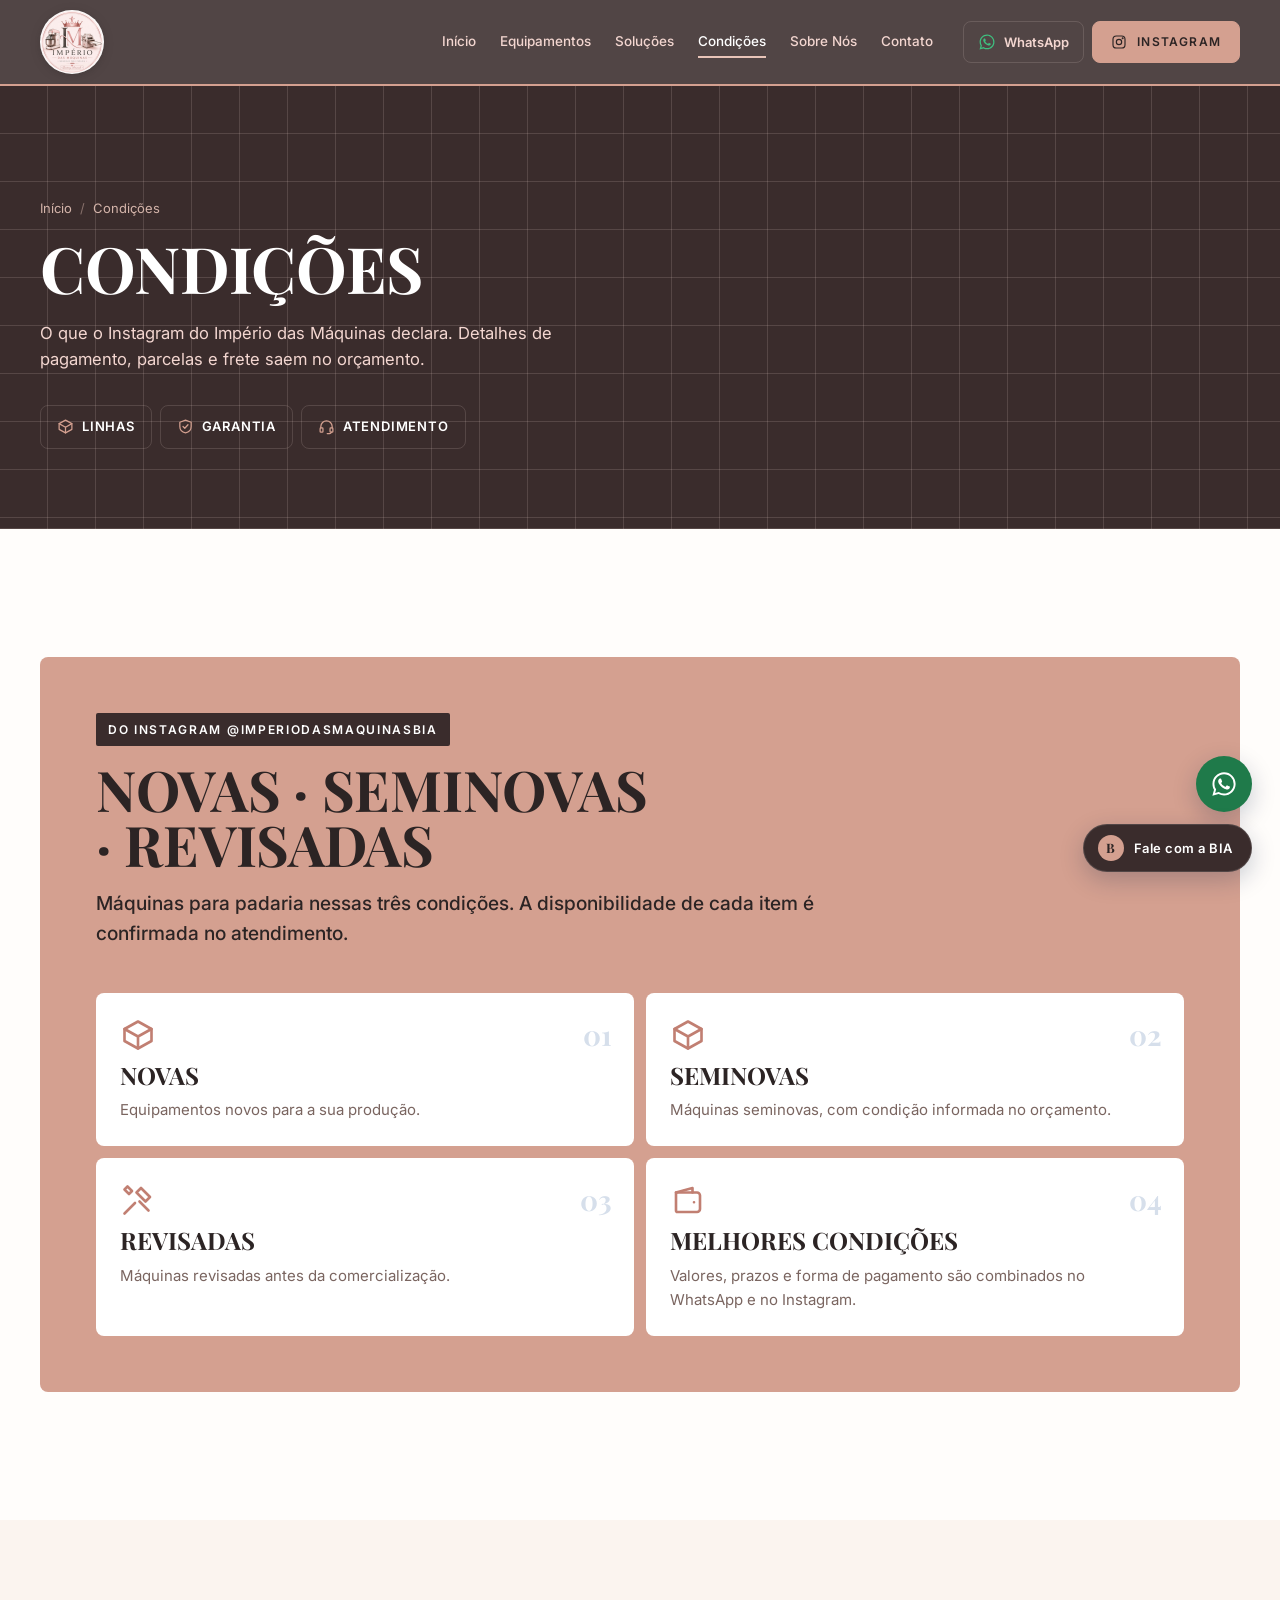
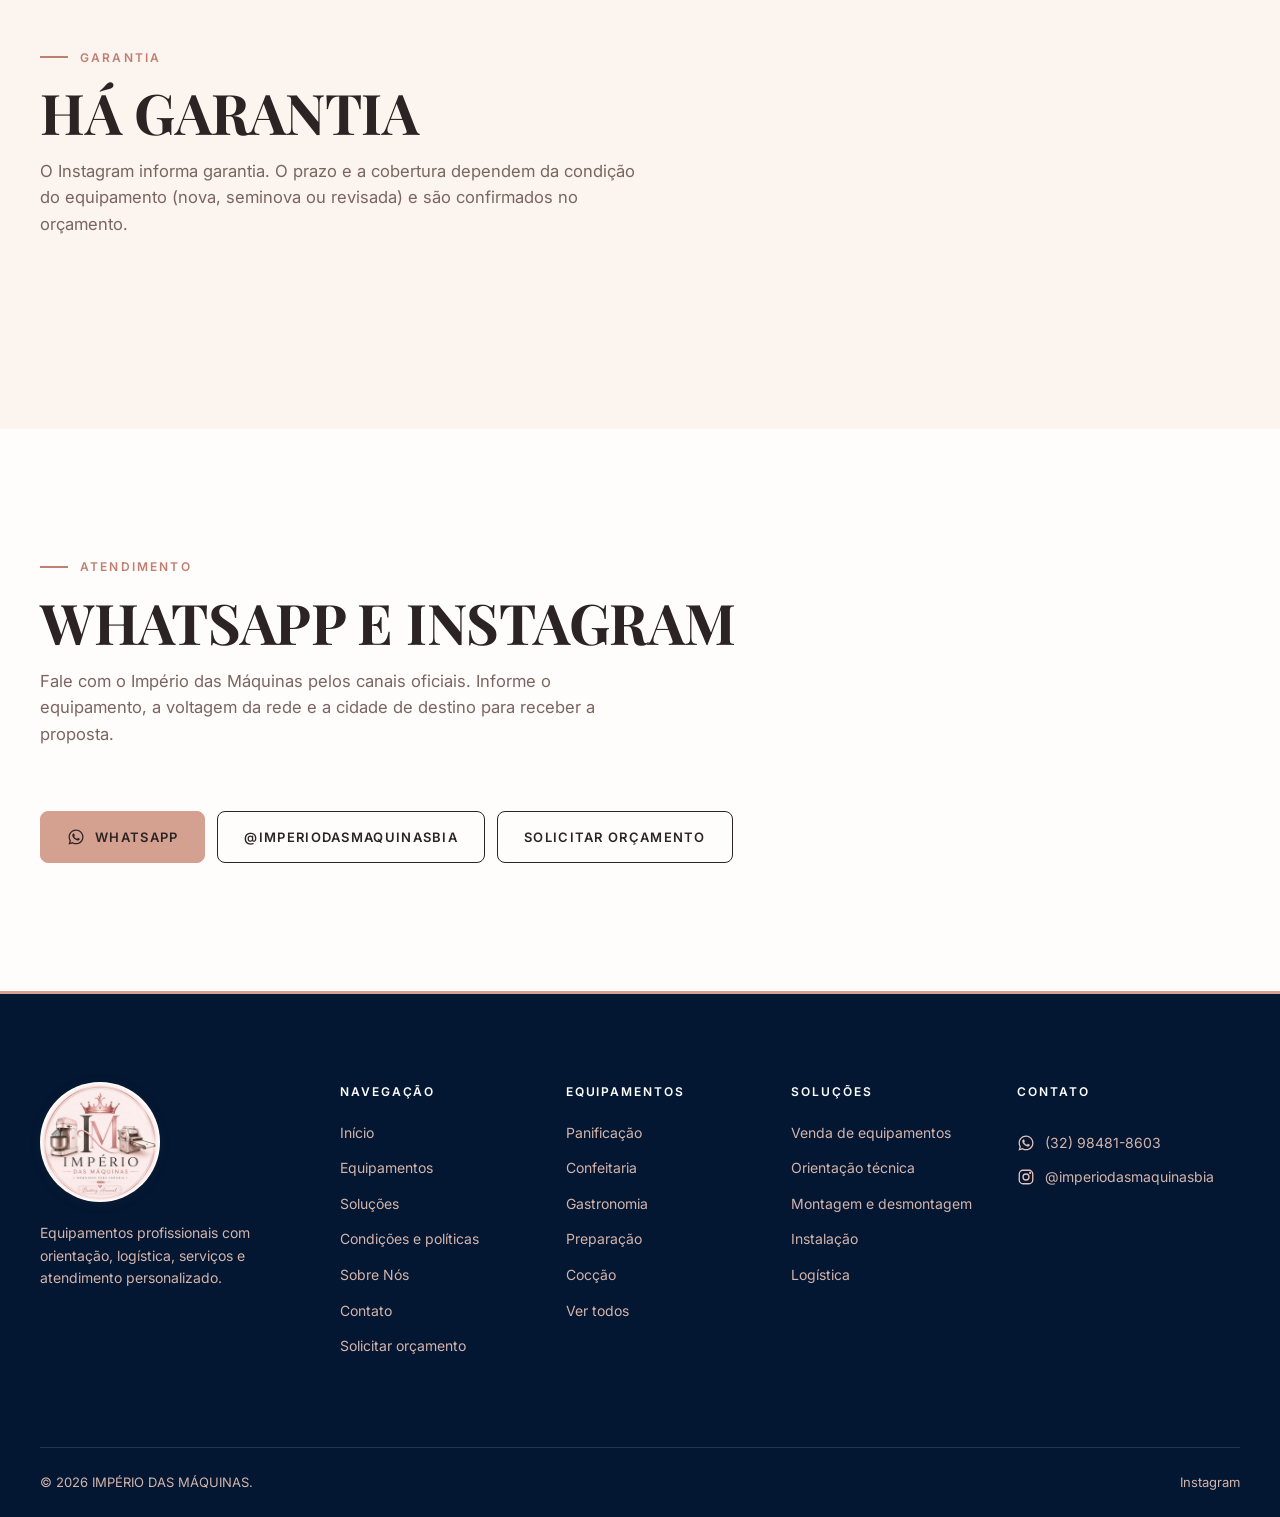
==== pages/condicoes.html @ b2ad22c6 "Publica o site institucional do Império das Máquinas. EOF  Co-authored-by: Cursor <cursoragent@curso" ====
<!doctype html>
<html lang="pt-BR" data-root="../">
<head>
  <meta charset="utf-8">
  <meta name="viewport" content="width=device-width, initial-scale=1">
  <title>Condições e Políticas | Império das Máquinas</title>
  <meta name="description" content="Império das Máquinas: novas, seminovas e revisadas, com garantia e as melhores condições no atendimento.">
  <meta name="theme-color" content="#c48b7c">
  <link rel="icon" href="../assets/images/logo-imperio.jpg" type="image/jpeg">
  <link rel="apple-touch-icon" href="../assets/images/logo-imperio.jpg">
  <meta property="og:type" content="website">
  <meta property="og:locale" content="pt_BR">
  <meta property="og:site_name" content="Império das Máquinas">
  <meta property="og:title" content="Condições e Políticas | Império das Máquinas">
  <meta property="og:description" content="Pagamento, frete, recebimento, garantia e regras de manuseio dos equipamentos Império das Máquinas.">
  <meta property="og:image" content="../assets/images/og-image.png">
  <meta name="twitter:card" content="summary_large_image">
  <link rel="preconnect" href="https://fonts.googleapis.com">
  <link rel="preconnect" href="https://fonts.gstatic.com" crossorigin>
  <link rel="stylesheet" href="https://fonts.googleapis.com/css2?family=Playfair+Display:ital,wght@0,600;0,700;1,500&family=Great+Vibes&family=Inter:wght@400;500;600&display=swap">
  <script>document.documentElement.classList.add('js');</script>
  <link rel="stylesheet" href="../css/global.css">
  <link rel="stylesheet" href="../css/header.css">
  <link rel="stylesheet" href="../css/home.css">
  <link rel="stylesheet" href="../css/policies.css">
  <link rel="stylesheet" href="../css/axia.css">
  <link rel="stylesheet" href="../css/footer.css">
  <link rel="stylesheet" href="../css/responsive.css">
</head>
<body data-page="condicoes">
  <a class="skip-link" href="#conteudo">Pular para o conteúdo</a>

  <header class="site-header">
    <div class="container site-header__inner">
      <a class="brand" href="../index.html" aria-label="Império das Máquinas — página inicial">
        <img class="brand__logo" src="../assets/images/logo-imperio.jpg" width="480" height="445" alt="Império das Máquinas">
      </a>
      <nav class="nav" id="site-nav" aria-label="Navegação principal">
        <ul class="nav__list">
          <li><a class="nav__link" href="../index.html">Início</a></li>
          <li><a class="nav__link" href="equipamentos.html">Equipamentos</a></li>
          <li><a class="nav__link" href="solucoes.html">Soluções</a></li>
          <li><a class="nav__link" href="condicoes.html" aria-current="page">Condições</a></li>
          <li><a class="nav__link" href="sobre.html">Sobre Nós</a></li>
          <li><a class="nav__link" href="contato.html">Contato</a></li>
        </ul>
        <div class="nav__mobile-actions">
          <a class="btn btn--whatsapp" href="contato.html#canais" data-whatsapp><span data-icon="whatsapp"></span>Falar pelo WhatsApp</a>
          <a class="btn" href="https://www.instagram.com/imperiodasmaquinasbia/" data-config-link="instagram" target="_blank" rel="noopener"><span data-icon="instagram"></span>Instagram</a>
        </div>
      </nav>
      <div class="header-actions">
        <a class="header-wa" href="contato.html#canais" data-whatsapp><span data-icon="whatsapp"></span>WhatsApp</a>
        <a class="btn btn--sm header-client" href="https://www.instagram.com/imperiodasmaquinasbia/" data-config-link="instagram" target="_blank" rel="noopener"><span data-icon="instagram"></span>Instagram</a>
      </div>
      <button class="nav-toggle" type="button" aria-controls="site-nav" aria-expanded="false" aria-label="Abrir menu"><span></span></button>
    </div>
  </header>

  <main id="conteudo">
    <section class="page-hero blueprint">
      <div class="container on-dark">
        <ol class="breadcrumb" aria-label="Você está em">
          <li><a href="../index.html">Início</a></li>
          <li aria-current="page">Condições</li>
        </ol>
        <h1 class="display h1">Condições</h1>
        <p class="lead">O que o Instagram do Império das Máquinas declara. Detalhes de pagamento, parcelas e frete saem no orçamento.</p>
        <nav class="policy-nav" aria-label="Seções desta página">
          <a href="#linhas"><span data-icon="box"></span>Linhas</a>
          <a href="#garantia"><span data-icon="shield"></span>Garantia</a>
          <a href="#atendimento"><span data-icon="headset"></span>Atendimento</a>
        </nav>
      </div>
    </section>

    <section class="section" id="linhas" aria-labelledby="pay-title">
      <div class="container">
        <div class="pay reveal">
          <div class="pay__intro">
            <span class="pay__badge">Do Instagram @imperiodasmaquinasbia</span>
            <h2 id="pay-title" class="display h2">Novas · Seminovas · Revisadas</h2>
            <p>Máquinas para padaria nessas três condições. A disponibilidade de cada item é confirmada no atendimento.</p>
          </div>
          <ol class="pay__steps">
            <li>
              <span class="pay__num">01</span>
              <span data-icon="box"></span>
              <h3>Novas</h3>
              <p>Equipamentos novos para a sua produção.</p>
            </li>
            <li>
              <span class="pay__num">02</span>
              <span data-icon="box"></span>
              <h3>Seminovas</h3>
              <p>Máquinas seminovas, com condição informada no orçamento.</p>
            </li>
            <li>
              <span class="pay__num">03</span>
              <span data-icon="tools"></span>
              <h3>Revisadas</h3>
              <p>Máquinas revisadas antes da comercialização.</p>
            </li>
            <li>
              <span class="pay__num">04</span>
              <span data-icon="wallet"></span>
              <h3>Melhores condições</h3>
              <p>Valores, prazos e forma de pagamento são combinados no WhatsApp e no Instagram.</p>
            </li>
          </ol>
        </div>
      </div>
    </section>

    <section class="section section--muted" id="garantia" aria-labelledby="gar-title">
      <div class="container">
        <div class="section-head reveal">
          <span class="eyebrow">Garantia</span>
          <h2 id="gar-title" class="display h2">Há garantia</h2>
          <p class="lead">O Instagram informa garantia. O prazo e a cobertura dependem da condição do equipamento (nova, seminova ou revisada) e são confirmados no orçamento.</p>
        </div>
      </div>
    </section>

    <section class="section" id="atendimento" aria-labelledby="at-title">
      <div class="container">
        <div class="section-head reveal">
          <span class="eyebrow">Atendimento</span>
          <h2 id="at-title" class="display h2">WhatsApp e Instagram</h2>
          <p class="lead">Fale com o Império das Máquinas pelos canais oficiais. Informe o equipamento, a voltagem da rede e a cidade de destino para receber a proposta.</p>
        </div>
        <div class="btn-row reveal">
          <a class="btn" href="contato.html#canais" data-whatsapp><span data-icon="whatsapp"></span>WhatsApp</a>
          <a class="btn btn--ghost" href="https://www.instagram.com/imperiodasmaquinasbia/" data-config-link="instagram" target="_blank" rel="noopener">@imperiodasmaquinasbia</a>
          <a class="btn btn--ghost" href="orcamento.html">Solicitar orçamento</a>
        </div>
      </div>
    </section>
  </main>

  <footer class="site-footer">
    <div class="container">
      <div class="footer-top">
        <div class="footer-brand">
          <a class="brand" href="../index.html" aria-label="Império das Máquinas — página inicial">
            <img class="brand__logo brand__logo--footer" src="../assets/images/logo-imperio.jpg" width="480" height="445" alt="Império das Máquinas">
          </a>
          <p>Equipamentos profissionais com orientação, logística, serviços e atendimento personalizado.</p>
        </div>
        <nav class="footer-col" aria-label="Navegação do rodapé">
          <h2>Navegação</h2>
          <ul>
            <li><a href="../index.html">Início</a></li>
            <li><a href="equipamentos.html">Equipamentos</a></li>
            <li><a href="solucoes.html">Soluções</a></li>
            <li><a href="condicoes.html">Condições e políticas</a></li>
            <li><a href="sobre.html">Sobre Nós</a></li>
            <li><a href="contato.html">Contato</a></li>
            <li><a href="orcamento.html">Solicitar orçamento</a></li>
          </ul>
        </nav>
        <div class="footer-col">
          <h2>Equipamentos</h2>
          <ul>
            <li><a href="equipamentos.html?categoria=panificacao">Panificação</a></li>
            <li><a href="equipamentos.html?categoria=confeitaria">Confeitaria</a></li>
            <li><a href="equipamentos.html?categoria=gastronomia">Gastronomia</a></li>
            <li><a href="equipamentos.html?categoria=preparacao">Preparação</a></li>
            <li><a href="equipamentos.html?categoria=coccao">Cocção</a></li>
            <li><a href="equipamentos.html">Ver todos</a></li>
          </ul>
        </div>
        <div class="footer-col">
          <h2>Soluções</h2>
          <ul>
            <li><a href="solucoes.html#venda">Venda de equipamentos</a></li>
            <li><a href="solucoes.html#orientacao">Orientação técnica</a></li>
            <li><a href="solucoes.html#montagem">Montagem e desmontagem</a></li>
            <li><a href="solucoes.html#instalacao">Instalação</a></li>
            <li><a href="solucoes.html#logistica">Logística</a></li>
          </ul>
        </div>
        <div class="footer-col footer-contact">
          <h2>Contato</h2>
          <a href="contato.html#canais" data-whatsapp><span data-icon="whatsapp"></span><span data-whatsapp-number>WhatsApp</span></a>
          <a data-config-link="email" hidden><span data-icon="mail"></span><span data-label></span></a>
          <a data-config-link="telefone" hidden><span data-icon="phone"></span><span data-label></span></a>
          <a href="https://www.instagram.com/imperiodasmaquinasbia/" data-config-link="instagram" target="_blank" rel="noopener"><span data-icon="instagram"></span>@imperiodasmaquinasbia</a>
        </div>
      </div>
      <div class="footer-bottom">
        <p>© <span data-year>2026</span> IMPÉRIO DAS MÁQUINAS. <span data-empresa-cnpj></span></p>
        <a href="https://www.instagram.com/imperiodasmaquinasbia/" data-config-link="instagram" target="_blank" rel="noopener">Instagram</a>
      </div>
    </div>
  </footer>

  <script src="../js/config.js"></script>
  <script src="../js/icons.js"></script>
  <script src="../js/whatsapp.js"></script>
  <script src="../js/services/axia-service.js"></script>
  <script src="../js/main.js"></script>
  <script src="../js/axia.js"></script>
</body>
</html>
---- css/global.css ----
/* ==========================================================================
   IMPÉRIO DAS MÁQUINAS — Tokens e base
   Paleta da logo: blush, rose gold, creme e carvão.
   --c-yellow permanece como token de CTA (agora rose gold).
   ========================================================================== */
:root {
  --c-ink: #3a2c2c;
  --c-graphite: #4a3836;
  --c-graphite-2: #5a4440;
  --c-steel: #6b4f4a;
  --c-line-dark: rgba(255, 232, 224, 0.14);
  --c-text-dark: #f3d6d0;
  --c-muted-dark: #d4b4aa;

  --c-bg: #fbf4ef;
  --c-white: #fffdfb;
  --c-text: #2c2424;
  --c-muted: #7a6560;
  --c-line: #ead9d2;

  --c-accent: #c17f72;
  --c-accent-hover: #a8685c;
  --c-accent-bright: #e8c4b8;
  --c-yellow: #d4a090;
  --c-yellow-hover: #e0b4a6;
  --c-on-yellow: #2c2424;
  --c-success: #1f7a4a;
  --c-error: #b42318;

  --f-display: 'Playfair Display', Georgia, 'Times New Roman', serif;
  --f-script: 'Great Vibes', 'Segoe Script', cursive;
  --f-body: 'Inter', system-ui, -apple-system, 'Segoe UI', Roboto, Arial, sans-serif;

  --container: 1240px;
  --gutter: clamp(20px, 4vw, 40px);
  --section-y: clamp(72px, 10vw, 128px);
  --header-h: 84px;
  --radius: 8px;
  --ease: cubic-bezier(0.2, 0.7, 0.2, 1);
}

*,
*::before,
*::after { box-sizing: border-box; }

html {
  -webkit-text-size-adjust: 100%;
  scroll-behavior: smooth;
  scroll-padding-top: calc(var(--header-h) + 16px);
}

body {
  margin: 0;
  font-family: var(--f-body);
  font-size: 16px;
  line-height: 1.6;
  color: var(--c-text);
  background: var(--c-white);
  -webkit-font-smoothing: antialiased;
  overflow-x: hidden;
}

[hidden] { display: none !important; }
img, svg { display: block; max-width: 100%; }
img { height: auto; }
a { color: inherit; text-decoration: none; }
button, input, select, textarea { font: inherit; color: inherit; }
button { cursor: pointer; }
ul, ol { margin: 0; padding: 0; list-style: none; }
h1, h2, h3, h4, p { margin: 0; }

:focus-visible {
  outline: 2px solid var(--c-accent);
  outline-offset: 3px;
}
.site-header :focus-visible,
.site-footer :focus-visible,
.section--dark :focus-visible,
.blueprint :focus-visible,
.on-dark :focus-visible { outline-color: var(--c-accent-bright); }

.skip-link {
  position: absolute;
  left: 16px;
  top: -60px;
  z-index: 1000;
  padding: 12px 18px;
  background: var(--c-accent);
  color: #fff;
  font-weight: 600;
}
.skip-link:focus { top: 12px; }

.sr-only {
  position: absolute !important;
  width: 1px; height: 1px;
  padding: 0; margin: -1px;
  overflow: hidden; clip: rect(0, 0, 0, 0);
  white-space: nowrap; border: 0;
}

/* ---------- Layout ---------- */
.container {
  width: 100%;
  max-width: calc(var(--container) + var(--gutter) * 2);
  margin-inline: auto;
  padding-inline: var(--gutter);
}

.section { padding-block: var(--section-y); }
.section--muted { background: var(--c-bg); }
.section--dark { background: var(--c-ink); color: var(--c-text-dark); }
.section--tight { padding-block: clamp(56px, 7vw, 88px); }

.blueprint {
  background-color: var(--c-ink);
  background-image:
    linear-gradient(var(--c-line-dark) 1px, transparent 1px),
    linear-gradient(90deg, var(--c-line-dark) 1px, transparent 1px);
  background-size: 48px 48px;
  background-position: -1px -1px;
}

/* ---------- Typography ---------- */
.eyebrow {
  display: inline-flex;
  align-items: center;
  gap: 12px;
  font-size: 12px;
  font-weight: 600;
  letter-spacing: 0.18em;
  text-transform: uppercase;
  color: var(--c-accent);
}
.eyebrow::before {
  content: '';
  width: 28px;
  height: 2px;
  background: currentColor;
}
.section--dark .eyebrow,
.on-dark .eyebrow { color: var(--c-accent-bright); }

.display {
  font-family: var(--f-display);
  font-weight: 700;
  line-height: 0.98;
  letter-spacing: -0.005em;
  text-transform: uppercase;
  text-wrap: balance;
}

.h1 { font-size: clamp(2.5rem, 5vw, 4.25rem); }
.h2 { font-size: clamp(2.1rem, 4.4vw, 3.5rem); }
.h3 { font-size: clamp(1.4rem, 2vw, 1.7rem); line-height: 1.1; }

.section-head {
  display: grid;
  gap: 18px;
  max-width: 720px;
  margin-bottom: clamp(40px, 5vw, 64px);
}
.section-head--split {
  max-width: none;
  grid-template-columns: minmax(0, 1fr) auto;
  align-items: end;
  gap: 24px 48px;
}
.section-head h2 { color: var(--c-text); }
.section--dark .section-head h2,
.on-dark h2 { color: #fff; }

.lead {
  font-size: clamp(1.02rem, 1.3vw, 1.15rem);
  color: var(--c-muted);
  max-width: 60ch;
}
.section--dark .lead,
.on-dark .lead { color: var(--c-text-dark); }

/* ---------- Buttons ---------- */
.btn {
  --btn-bg: var(--c-yellow);
  --btn-fg: var(--c-on-yellow);
  --btn-bd: var(--c-yellow);
  display: inline-flex;
  align-items: center;
  justify-content: center;
  gap: 10px;
  min-height: 52px;
  padding: 0 26px;
  border: 1px solid var(--btn-bd);
  border-radius: var(--radius);
  background: var(--btn-bg);
  color: var(--btn-fg);
  font-size: 13px;
  font-weight: 600;
  letter-spacing: 0.1em;
  text-transform: uppercase;
  line-height: 1;
  white-space: nowrap;
  transition: background-color 0.2s var(--ease), border-color 0.2s var(--ease), color 0.2s var(--ease), transform 0.2s var(--ease);
}
.btn:hover { --btn-bg: var(--c-yellow-hover); --btn-bd: var(--c-yellow-hover); }
.btn:active { transform: translateY(1px); }
.btn svg { width: 18px; height: 18px; flex: none; }
.btn .arrow { transition: transform 0.2s var(--ease); }
.btn:hover .arrow { transform: translateX(3px); }

.btn--ghost { --btn-bg: transparent; --btn-fg: var(--c-text); --btn-bd: var(--c-text); }
.btn--ghost:hover { --btn-bg: var(--c-text); --btn-fg: #fff; --btn-bd: var(--c-text); }

.btn--ghost-light { --btn-bg: transparent; --btn-fg: #fff; --btn-bd: rgba(255, 255, 255, 0.4); }
.btn--ghost-light:hover { --btn-bg: #fff; --btn-fg: var(--c-ink); --btn-bd: #fff; }

.btn--dark { --btn-bg: var(--c-ink); --btn-fg: #fff; --btn-bd: var(--c-ink); }
.btn--dark:hover { --btn-bg: var(--c-steel); --btn-bd: var(--c-steel); }

.btn--whatsapp { --btn-bg: #1f7a4a; --btn-fg: #fff; --btn-bd: #1f7a4a; }
.btn--whatsapp:hover { --btn-bg: #17603a; --btn-bd: #17603a; }

.btn--sm { min-height: 42px; padding: 0 18px; font-size: 12px; }
.btn--block { width: 100%; }

.link-arrow {
  display: inline-flex;
  align-items: center;
  gap: 10px;
  font-size: 13px;
  font-weight: 600;
  letter-spacing: 0.1em;
  text-transform: uppercase;
  color: var(--c-text);
  border-bottom: 1px solid currentColor;
  padding-bottom: 4px;
  transition: color 0.2s var(--ease), gap 0.2s var(--ease);
}
.link-arrow:hover { color: var(--c-accent); gap: 14px; }
.link-arrow svg { width: 16px; height: 16px; }
.section--dark .link-arrow,
.on-dark .link-arrow { color: #fff; }
.section--dark .link-arrow:hover,
.on-dark .link-arrow:hover { color: var(--c-accent-bright); }

.btn-row { display: flex; flex-wrap: wrap; gap: 12px; }

/* ---------- Icons ---------- */
:where([data-icon]) { display: inline-flex; }
:where([data-icon]) svg { width: 1em; height: 1em; }

/* ---------- Reveal ---------- */
.js .reveal {
  opacity: 0;
  transform: translateY(18px);
  transition: opacity 0.7s var(--ease), transform 0.7s var(--ease);
  transition-delay: var(--delay, 0s);
}
.js .reveal.is-visible { opacity: 1; transform: none; }

@media (prefers-reduced-motion: reduce) {
  html { scroll-behavior: auto; }
  *, *::before, *::after { transition-duration: 0.01ms !important; animation-duration: 0.01ms !important; }
  .js .reveal { opacity: 1; transform: none; }
}

/* ---------- Page hero (inner pages) ---------- */
.page-hero {
  position: relative;
  padding-block: clamp(64px, 9vw, 112px) clamp(48px, 7vw, 80px);
  color: var(--c-text-dark);
  overflow: hidden;
}
.page-hero h1 { color: #fff; margin-top: 18px; max-width: 16ch; }
.page-hero .lead { margin-top: 20px; }
.page-hero::after {
  content: '';
  position: absolute;
  inset: auto 0 0 0;
  height: 1px;
  background: var(--c-line-dark);
}

.breadcrumb {
  display: flex;
  flex-wrap: wrap;
  gap: 8px;
  font-size: 13px;
  color: var(--c-muted-dark);
}
.breadcrumb a:hover { color: #fff; }
.breadcrumb li + li::before { content: '/'; margin-right: 8px; opacity: 0.5; }
.breadcrumb--light { color: var(--c-muted); }
.breadcrumb--light a:hover { color: var(--c-text); }

/* ---------- Misc ---------- */
.tag {
  display: inline-flex;
  align-items: center;
  gap: 6px;
  padding: 5px 10px;
  border: 1px solid var(--c-line);
  border-radius: 2px;
  font-size: 11px;
  font-weight: 600;
  letter-spacing: 0.08em;
  text-transform: uppercase;
  color: var(--c-muted);
  background: var(--c-white);
}
.tag--demo { border-color: rgba(0, 87, 200, 0.35); color: var(--c-accent); }

.divider { height: 1px; background: var(--c-line); border: 0; margin: 0; }
---- css/header.css ----
/* ==========================================================================
   Header
   ========================================================================== */
.site-header {
  position: sticky;
  top: 0;
  z-index: 100;
  background: rgba(58, 44, 44, 0.96);
  border-bottom: 2px solid var(--c-yellow);
  color: #fff;
  transition: background-color 0.3s var(--ease);
}
@supports (backdrop-filter: blur(8px)) {
  .site-header { background: rgba(58, 44, 44, 0.88); backdrop-filter: blur(12px) saturate(140%); }
}

.site-header__inner {
  display: flex;
  align-items: center;
  gap: 32px;
  height: var(--header-h);
}

/* Brand */
.brand {
  display: inline-flex;
  align-items: center;
  gap: 12px;
  flex: none;
}
.brand__logo {
  width: 64px;
  height: 64px;
  object-fit: cover;
  border-radius: 50%;
  background: #fffdfb;
  flex: none;
  box-shadow: 0 2px 10px rgba(44, 36, 36, 0.28);
}
.brand__logo--footer { width: 120px; height: 120px; }
.brand__mark { width: 40px; height: 40px; flex: none; }
.brand__text { display: grid; line-height: 1; }
.brand__name {
  font-family: var(--f-display);
  font-weight: 700;
  font-size: 24px;
  letter-spacing: 0.04em;
}
.brand__tag {
  margin-top: 4px;
  font-size: 9.5px;
  font-weight: 600;
  letter-spacing: 0.42em;
  color: var(--c-muted-dark);
}

/* Nav */
.nav { margin-left: auto; }
.nav__list { display: flex; align-items: center; gap: 4px; }
.nav__link {
  position: relative;
  display: inline-flex;
  align-items: center;
  height: 44px;
  padding: 0 14px;
  font-size: 14px;
  font-weight: 500;
  color: var(--c-text-dark);
  transition: color 0.2s var(--ease);
}
.nav__link::after {
  content: '';
  position: absolute;
  left: 14px;
  right: 14px;
  bottom: 6px;
  height: 2px;
  background: var(--c-accent-bright);
  transform: scaleX(0);
  transform-origin: left;
  transition: transform 0.25s var(--ease);
}
.nav__link:hover { color: #fff; }
.nav__link:hover::after,
.nav__link[aria-current='page']::after { transform: scaleX(1); }
.nav__link[aria-current='page'] { color: #fff; }

.nav__mobile-actions { display: none; }

/* Actions */
.header-actions {
  display: flex;
  align-items: center;
  gap: 8px;
  flex: none;
}
.header-wa {
  display: inline-flex;
  align-items: center;
  gap: 8px;
  height: 42px;
  padding: 0 14px;
  font-size: 13px;
  font-weight: 600;
  color: var(--c-text-dark);
  border: 1px solid var(--c-line-dark);
  border-radius: var(--radius);
  transition: color 0.2s var(--ease), border-color 0.2s var(--ease);
}
.header-wa svg { width: 18px; height: 18px; color: #3fbf7f; }
.header-wa:hover { color: #fff; border-color: rgba(255, 255, 255, 0.3); }
.header-client svg { width: 16px; height: 16px; }

/* Toggle */
.nav-toggle {
  display: none;
  position: relative;
  width: 44px;
  height: 44px;
  margin-left: auto;
  padding: 0;
  border: 1px solid var(--c-line-dark);
  border-radius: var(--radius);
  background: transparent;
}
.nav-toggle span,
.nav-toggle span::before,
.nav-toggle span::after {
  position: absolute;
  left: 50%;
  width: 20px;
  height: 2px;
  margin-left: -10px;
  background: #fff;
  transition: transform 0.25s var(--ease), opacity 0.2s;
}
.nav-toggle span { top: 50%; margin-top: -1px; }
.nav-toggle span::before,
.nav-toggle span::after { content: ''; left: 0; margin-left: 0; }
.nav-toggle span::before { transform: translateY(-6px); }
.nav-toggle span::after { transform: translateY(6px); }
.nav-toggle[aria-expanded='true'] span { background: transparent; }
.nav-toggle[aria-expanded='true'] span::before { transform: rotate(45deg); }
.nav-toggle[aria-expanded='true'] span::after { transform: rotate(-45deg); }

@media (min-width: 1081px) and (max-width: 1280px) {
  .site-header__inner { gap: 20px; }
  .nav__link { padding: 0 10px; font-size: 13.5px; }
  .nav__link::after { left: 10px; right: 10px; }
}

@media (max-width: 1080px) {
  /* backdrop-filter turns the header into the containing block of the fixed nav */
  .site-header { background: rgba(58, 44, 44, 0.98); backdrop-filter: none; }
  .site-header__inner { gap: 16px; }
  .nav-toggle { display: inline-block; }
  .header-actions { display: none; }

  .nav {
    position: fixed;
    inset: calc(var(--header-h) + 3px) 0 0 0;
    display: flex;
    flex-direction: column;
    padding: 24px var(--gutter) 32px;
    background: var(--c-ink);
    overflow-y: auto;
    opacity: 0;
    visibility: hidden;
    transform: translateY(-8px);
    transition: opacity 0.25s var(--ease), transform 0.25s var(--ease), visibility 0s linear 0.25s;
  }
  .nav.is-open {
    opacity: 1;
    visibility: visible;
    transform: none;
    transition: opacity 0.25s var(--ease), transform 0.25s var(--ease);
  }
  .nav__list { flex-direction: column; align-items: stretch; gap: 0; }
  .nav__link {
    height: 60px;
    padding: 0;
    font-family: var(--f-display);
    font-size: 28px;
    font-weight: 600;
    text-transform: uppercase;
    letter-spacing: 0.02em;
    border-bottom: 1px solid var(--c-line-dark);
  }
  .nav__link::after { left: 0; right: auto; width: 32px; bottom: -1px; }
  .nav__mobile-actions {
    display: grid;
    gap: 12px;
    margin-top: auto;
    padding-top: 32px;
  }
  body.nav-open { overflow: hidden; }
}

@media (max-width: 640px) {
  .brand__logo { width: 52px; height: 52px; }
  .brand__logo--footer { width: 96px; height: 96px; }
}

@media (max-width: 380px) {
  .brand__mark { width: 34px; height: 34px; }
  .brand__name { font-size: 21px; }
  .brand__tag { font-size: 8.5px; letter-spacing: 0.36em; }
}
---- css/home.css ----
/* ==========================================================================
   Home
   ========================================================================== */

/* ---------- Hero ---------- */
.hero {
  position: relative;
  color: var(--c-text-dark);
  overflow: hidden;
}
.hero::before {
  content: '';
  position: absolute;
  inset: 0;
  background: radial-gradient(ellipse 60% 70% at 78% 45%, rgba(0, 112, 246, 0.2), transparent 70%);
  pointer-events: none;
}
.hero__grid {
  position: relative;
  display: grid;
  grid-template-columns: minmax(0, 1.05fr) minmax(0, 1fr);
  align-items: center;
  gap: clamp(32px, 5vw, 72px);
  min-height: min(calc(100svh - var(--header-h) - 120px), 720px);
  padding-block: clamp(56px, 8vw, 104px) clamp(40px, 5vw, 64px);
}
.hero__content { display: grid; gap: 26px; justify-items: start; }
.hero h1 { color: #fff; max-width: 18ch; }
.hero h1 em { font-style: normal; color: var(--c-accent-bright); }
.hero .lead { max-width: 52ch; }
.hero .btn-row { margin-top: 6px; }

.hero__visual {
  position: relative;
  aspect-ratio: 640 / 560;
  width: 100%;
  max-width: 620px;
  justify-self: end;
}
.hero__visual img { width: 100%; height: 100%; object-fit: contain; }
.hero__visual--photo img { object-fit: cover; border-radius: 50%; background: #fffdfb; box-shadow: 0 24px 56px rgba(58, 44, 44, 0.22); }
.hero__caption {
  position: absolute;
  left: 0;
  bottom: 0;
  font-size: 11px;
  letter-spacing: 0.16em;
  text-transform: uppercase;
  color: var(--c-muted-dark);
}

.pillars {
  position: relative;
  display: grid;
  grid-template-columns: repeat(5, minmax(0, 1fr));
  border-top: 1px solid var(--c-line-dark);
}
.pillar {
  display: flex;
  align-items: center;
  gap: 14px;
  padding: 26px 20px 30px 0;
  color: #fff;
}
.pillar + .pillar { padding-left: 20px; border-left: 1px solid var(--c-line-dark); }
.pillar__icon {
  display: grid;
  place-items: center;
  width: 40px;
  height: 40px;
  flex: none;
  border: 1px solid var(--c-line-dark);
  border-radius: var(--radius);
  color: var(--c-accent-bright);
}
.pillar__icon svg { width: 20px; height: 20px; }
.pillar__label {
  font-family: var(--f-display);
  font-size: 18px;
  font-weight: 600;
  letter-spacing: 0.06em;
  text-transform: uppercase;
}

/* ---------- Payment bar ---------- */
.paybar { background: var(--c-yellow); color: var(--c-on-yellow); }
.paybar__inner {
  display: flex;
  flex-wrap: wrap;
  align-items: center;
  gap: 12px 24px;
  padding-block: 20px;
}
.paybar__badge {
  flex: none;
  padding: 6px 10px;
  border-radius: 2px;
  background: var(--c-ink);
  color: #fff;
  font-size: 11px;
  font-weight: 600;
  letter-spacing: 0.14em;
  text-transform: uppercase;
}
.paybar__text { flex: 1 1 320px; font-size: clamp(15px, 1.4vw, 18px); line-height: 1.45; }
.paybar__text strong { font-weight: 700; }
.paybar__link {
  display: inline-flex;
  align-items: center;
  gap: 8px;
  font-size: 13px;
  font-weight: 700;
  letter-spacing: 0.08em;
  text-transform: uppercase;
  border-bottom: 2px solid currentColor;
  padding-bottom: 3px;
}
.paybar__link svg { width: 16px; height: 16px; transition: transform 0.2s var(--ease); }
.paybar__link:hover svg { transform: translateX(3px); }

/* ---------- Categories ---------- */
.cat-grid {
  display: grid;
  grid-template-columns: repeat(4, minmax(0, 1fr));
  gap: 1px;
  background: var(--c-line);
  border: 1px solid var(--c-line);
}
.cat-card {
  display: flex;
  flex-direction: column;
  background: var(--c-white);
  transition: background-color 0.25s var(--ease);
}
.cat-card__media {
  aspect-ratio: 4 / 3;
  overflow: hidden;
  background-size: 32px 32px;
}
.cat-card__media img {
  width: 100%;
  height: 100%;
  object-fit: contain;
  padding: 8%;
  transition: transform 0.5s var(--ease);
}
.cat-card__media--photo img { object-fit: cover; padding: 0; }
.cat-card__body {
  display: grid;
  gap: 8px;
  flex: 1;
  align-content: start;
  padding: 22px 22px 24px;
}
.cat-card__title {
  font-family: var(--f-display);
  font-size: 22px;
  font-weight: 700;
  line-height: 1.1;
  text-transform: uppercase;
}
.cat-card__desc { font-size: 14px; line-height: 1.55; color: var(--c-muted); }
.cat-card__cta {
  display: inline-flex;
  align-items: center;
  gap: 8px;
  margin-top: 8px;
  font-size: 12px;
  font-weight: 600;
  letter-spacing: 0.1em;
  text-transform: uppercase;
  color: var(--c-accent);
}
.cat-card__cta svg { width: 15px; height: 15px; transition: transform 0.2s var(--ease); }
.cat-card:hover .cat-card__media img { transform: scale(1.04); }
.cat-card:hover .cat-card__cta svg { transform: translateX(4px); }

/* ---------- Beyond equipment ---------- */
.chain {
  display: grid;
  grid-template-columns: repeat(5, minmax(0, 1fr));
  border-top: 1px solid var(--c-line);
  border-bottom: 1px solid var(--c-line);
}
.chain__item {
  position: relative;
  display: grid;
  gap: 10px;
  align-content: start;
  padding: 32px 28px 36px 0;
}
.chain__item + .chain__item { padding-left: 28px; border-left: 1px solid var(--c-line); }
.chain__item + .chain__item::before {
  content: '+';
  position: absolute;
  left: -12px;
  top: 30px;
  display: grid;
  place-items: center;
  width: 24px;
  height: 24px;
  background: var(--c-white);
  color: var(--c-accent);
  font-weight: 700;
  font-size: 18px;
  line-height: 1;
}
.section--muted .chain__item + .chain__item::before { background: var(--c-bg); }
.chain__index { font-size: 12px; font-weight: 600; letter-spacing: 0.14em; color: var(--c-muted); }
.chain__title { font-family: var(--f-display); font-size: 24px; font-weight: 700; text-transform: uppercase; line-height: 1.05; }
.chain__text { font-size: 14px; color: var(--c-muted); }
.chain-foot {
  display: flex;
  flex-wrap: wrap;
  align-items: center;
  justify-content: space-between;
  gap: 20px;
  margin-top: 36px;
}
.chain-foot p { color: var(--c-muted); max-width: 60ch; }

/* ---------- Differentials ---------- */
.diff-grid {
  display: grid;
  grid-template-columns: repeat(4, minmax(0, 1fr));
  border-top: 1px solid var(--c-line-dark);
}
.diff {
  display: grid;
  gap: 14px;
  align-content: start;
  padding: 36px 28px 8px 0;
}
.diff + .diff { padding-left: 28px; border-left: 1px solid var(--c-line-dark); }
.diff__icon { width: 44px; height: 44px; color: var(--c-accent-bright); }
.diff__icon svg { width: 100%; height: 100%; }
.diff__title { font-family: var(--f-display); font-size: 24px; font-weight: 700; text-transform: uppercase; color: #fff; line-height: 1.05; }
.diff__text { font-size: 15px; color: var(--c-muted-dark); }

/* ---------- Logistics ---------- */
.logistics {
  display: grid;
  grid-template-columns: minmax(0, 1fr) minmax(0, 1fr);
  gap: clamp(40px, 6vw, 88px);
  align-items: center;
}
.logistics__content { display: grid; gap: 22px; justify-items: start; }
.factor-list {
  display: grid;
  grid-template-columns: repeat(2, minmax(0, 1fr));
  gap: 0 24px;
  width: 100%;
  margin-top: 6px;
}
.factor-list li {
  display: flex;
  align-items: center;
  gap: 12px;
  padding: 12px 0;
  border-bottom: 1px solid var(--c-line);
  font-size: 15px;
  font-weight: 500;
}
.factor-list li::before {
  content: '';
  width: 8px;
  height: 8px;
  flex: none;
  background: var(--c-accent);
}
.note {
  font-size: 13px;
  color: var(--c-muted);
  padding-left: 14px;
  border-left: 2px solid var(--c-line);
}
.logistics__visual {
  position: relative;
  display: grid;
  gap: 0;
  border-radius: var(--radius);
  overflow: hidden;
}
.logistics__visual img { width: 100%; padding: 12% 8% 6%; }
.flow {
  display: grid;
  grid-template-columns: repeat(4, minmax(0, 1fr));
  border-top: 1px solid var(--c-line-dark);
}
.flow li {
  padding: 16px 14px;
  font-size: 11px;
  font-weight: 600;
  letter-spacing: 0.12em;
  text-transform: uppercase;
  color: var(--c-text-dark);
}
.flow li + li { border-left: 1px solid var(--c-line-dark); }
.flow li span { display: block; margin-bottom: 4px; color: var(--c-accent-bright); }

/* ---------- Presence map ---------- */
.presence {
  display: grid;
  grid-template-columns: minmax(0, 0.9fr) minmax(0, 1.1fr);
  gap: clamp(40px, 6vw, 88px);
  align-items: center;
}
.presence__content { display: grid; gap: 22px; justify-items: start; }
.presence__content .lead strong { color: var(--c-text); font-weight: 600; }
.presence__stats {
  display: grid;
  grid-template-columns: repeat(2, minmax(0, 1fr));
  width: 100%;
  border-top: 1px solid var(--c-line);
  border-bottom: 1px solid var(--c-line);
}
.presence__stat { display: grid; gap: 6px; align-content: start; padding: 18px 20px 18px 0; }
.presence__stat + .presence__stat { padding-left: 20px; border-left: 1px solid var(--c-line); }
.presence__stat strong {
  font-family: var(--f-display);
  font-size: clamp(2.6rem, 5vw, 3.75rem);
  font-weight: 700;
  line-height: 0.9;
  color: var(--c-accent);
}
.presence__stat strong small { margin-left: 4px; font-size: 0.45em; letter-spacing: 0.04em; }
.presence__stat--free strong { color: var(--c-on-yellow); }
.presence__stat--free strong span {
  background: linear-gradient(transparent 62%, var(--c-yellow) 62%, var(--c-yellow) 92%, transparent 92%);
  padding: 0 2px;
}
.presence__stat > span { font-size: 12.5px; font-weight: 600; letter-spacing: 0.08em; line-height: 1.35; text-transform: uppercase; color: var(--c-muted); }

.presence__legend { display: grid; gap: 10px; font-size: 14px; color: var(--c-text); }
.presence__legend li { display: flex; align-items: center; gap: 10px; }
.presence__legend i { width: 16px; height: 16px; flex: none; border-radius: 2px; }
.presence__legend i.is-delivery { background: #2f6fcf; }
.presence__legend i.is-free { background: var(--c-yellow); box-shadow: inset 0 0 0 1px #d9a200; }
.presence__legend i.is-factory { border-radius: 50%; background: var(--c-ink); box-shadow: 0 0 0 3px var(--c-yellow); width: 12px; height: 12px; margin: 0 2px; }

.presence__map {
  position: relative;
  padding: clamp(16px, 3vw, 36px);
  border: 1px solid var(--c-line);
  border-radius: var(--radius);
  background:
    linear-gradient(var(--c-line) 1px, transparent 1px) -1px -1px / 40px 40px,
    linear-gradient(90deg, var(--c-line) 1px, transparent 1px) -1px -1px / 40px 40px,
    #f7f9fc;
}
.presence__svg { position: relative; }
.presence__svg svg { width: 100%; height: auto; overflow: visible; }
.presence__svg .uf {
  fill: #dfe7f2;
  stroke: #fff;
  stroke-width: 1.1;
  stroke-linejoin: round;
  transition: fill 0.2s var(--ease);
}
.presence__svg .uf.is-on { fill: #2f6fcf; cursor: pointer; }
.presence__svg .uf.is-on:hover,
.presence__svg .uf.is-on.is-active { fill: #1d58b0; }
.presence__svg .free-zone { pointer-events: none; }
.presence__svg .free-zone__fill { fill: var(--c-yellow); opacity: 0.92; }
.presence__svg .free-zone__edge { fill: none; stroke: var(--c-on-yellow); stroke-width: 1.2; stroke-dasharray: 4 4; opacity: 0.55; }
.presence__svg .factory { pointer-events: none; }
.presence__svg .factory__dot { fill: var(--c-ink); stroke: #fff; stroke-width: 2.5; }
.presence__svg .factory__ring { fill: none; stroke: var(--c-ink); stroke-width: 1.5; opacity: 0.5; transform-origin: center; transform-box: fill-box; animation: pinPulse 2.4s var(--ease) infinite; }
@keyframes pinPulse {
  0% { transform: scale(0.5); opacity: 0.6; }
  100% { transform: scale(1.7); opacity: 0; }
}
.presence__factory {
  position: absolute;
  display: grid;
  gap: 1px;
  padding: 7px 10px;
  border-radius: var(--radius);
  background: var(--c-ink);
  color: #fff;
  font-size: 11px;
  line-height: 1.25;
  white-space: nowrap;
  transform: translate(calc(-100% - 16px), -50%);
  pointer-events: none;
  box-shadow: 0 8px 20px rgba(4, 29, 63, 0.25);
}
.presence__factory strong { font-size: 10px; font-weight: 600; letter-spacing: 0.14em; text-transform: uppercase; color: var(--c-yellow); }
.presence__tip {
  position: absolute;
  z-index: 2;
  display: grid;
  gap: 2px;
  min-width: 170px;
  max-width: 240px;
  padding: 10px 12px;
  border-radius: var(--radius);
  background: var(--c-ink);
  color: #fff;
  font-size: 12px;
  line-height: 1.35;
  text-align: center;
  transform: translate(-50%, calc(-100% - 10px));
  pointer-events: none;
  box-shadow: 0 10px 24px rgba(4, 29, 63, 0.25);
}
.presence__tip strong { font-size: 14px; }
.presence__tip span { color: var(--c-text-dark); }
.presence__tip.is-free span { color: var(--c-yellow); }

@media (max-width: 480px) {
  .presence__stat { padding-right: 12px; }
  .presence__stat + .presence__stat { padding-left: 12px; }
  .presence__factory { font-size: 10px; padding: 5px 8px; }
}

@media (max-width: 1024px) {
  .presence { grid-template-columns: minmax(0, 1fr); }
  .presence__map { max-width: 620px; width: 100%; justify-self: center; }
}

/* ---------- BIA teaser ---------- */
.axia-band {
  display: grid;
  grid-template-columns: minmax(0, 1.1fr) minmax(0, 1fr);
  gap: clamp(32px, 5vw, 72px);
  align-items: center;
}
.axia-band__content { display: grid; gap: 20px; justify-items: start; }
.badge-soon {
  display: inline-flex;
  align-items: center;
  gap: 8px;
  padding: 6px 12px;
  border: 1px solid var(--c-line-dark);
  border-radius: 2px;
  font-size: 11px;
  font-weight: 600;
  letter-spacing: 0.14em;
  text-transform: uppercase;
  color: var(--c-text-dark);
}
.badge-soon::before { content: ''; width: 6px; height: 6px; border-radius: 50%; background: var(--c-accent-bright); }
.axia-mock {
  border: 1px solid var(--c-line-dark);
  border-radius: 4px;
  background: var(--c-graphite);
  padding: 22px;
  display: grid;
  gap: 14px;
}
.axia-mock__head { display: flex; align-items: center; gap: 12px; padding-bottom: 14px; border-bottom: 1px solid var(--c-line-dark); }
.axia-mock__head strong { color: #fff; font-family: var(--f-display); font-size: 20px; letter-spacing: 0.08em; }
.axia-mock__head small { display: block; color: var(--c-muted-dark); font-size: 12px; }
.bubble {
  max-width: 85%;
  padding: 12px 14px;
  font-size: 14px;
  line-height: 1.5;
  border-radius: 3px;
}
.bubble--bot { background: var(--c-graphite-2); color: var(--c-text-dark); border: 1px solid var(--c-line-dark); }
.bubble--user { justify-self: end; background: var(--c-accent); color: #fff; }
.bubble--meta { font-size: 12px; color: var(--c-muted-dark); background: none; border: 1px dashed var(--c-line-dark); }
.bubble--meta dl { display: grid; grid-template-columns: auto 1fr; gap: 4px 12px; margin: 6px 0 0; }
.bubble--meta dt { color: var(--c-muted-dark); }
.bubble--meta dd { margin: 0; color: #fff; }

/* ---------- Client + Instagram ---------- */
.duo {
  display: grid;
  grid-template-columns: repeat(2, minmax(0, 1fr));
  gap: 24px;
}
.panel {
  display: grid;
  gap: 18px;
  align-content: start;
  justify-items: start;
  padding: clamp(28px, 4vw, 48px);
  border: 1px solid var(--c-line);
  border-radius: var(--radius);
  background: var(--c-white);
}
.panel h2 { font-size: clamp(1.8rem, 3vw, 2.4rem); }
.panel p { color: var(--c-muted); max-width: 48ch; }
.panel--dark { background: var(--c-ink); border-color: var(--c-ink); color: var(--c-text-dark); }
.panel--dark h2 { color: #fff; }
.panel--dark p { color: var(--c-text-dark); }
.panel__icon {
  display: grid;
  place-items: center;
  width: 52px;
  height: 52px;
  border: 1px solid var(--c-line);
  border-radius: var(--radius);
  color: var(--c-accent);
}
.panel--dark .panel__icon { border-color: var(--c-line-dark); color: var(--c-accent-bright); }
.panel__icon svg { width: 24px; height: 24px; }
.panel .btn-row { margin-top: 8px; }
.handle { font-family: var(--f-display); font-size: 22px; font-weight: 600; letter-spacing: 0.04em; color: #fff; }

/* ---------- Final CTA ---------- */
.cta-final {
  position: relative;
  overflow: hidden;
  color: var(--c-text-dark);
}
.cta-final__inner {
  position: relative;
  display: grid;
  grid-template-columns: minmax(0, 1fr) auto;
  align-items: end;
  gap: 32px 64px;
}
.cta-final h2 { color: #fff; max-width: 14ch; }
.cta-final .lead { margin-top: 18px; }
.cta-final .btn-row { justify-content: flex-end; }
---- css/policies.css ----
/* ==========================================================================
   Condições e políticas
   ========================================================================== */
.policy-nav {
  display: flex;
  flex-wrap: wrap;
  gap: 8px;
  margin-top: 32px;
}
.policy-nav a {
  display: inline-flex;
  align-items: center;
  gap: 8px;
  min-height: 44px;
  padding: 0 16px;
  border: 1px solid var(--c-line-dark);
  border-radius: var(--radius);
  font-size: 13px;
  font-weight: 600;
  letter-spacing: 0.06em;
  text-transform: uppercase;
  color: #fff;
  transition: border-color 0.2s var(--ease), background-color 0.2s var(--ease);
}
.policy-nav a svg { width: 17px; height: 17px; color: var(--c-yellow); }
.policy-nav a:hover { border-color: var(--c-yellow); background: rgba(255, 194, 14, 0.08); }

/* ---------- Pagamento ---------- */
.pay {
  display: grid;
  gap: clamp(28px, 4vw, 44px);
  padding: clamp(28px, 5vw, 56px);
  border-radius: var(--radius);
  background: var(--c-yellow);
  color: var(--c-on-yellow);
}
.pay__intro { display: grid; gap: 16px; max-width: 820px; }
.pay__badge {
  justify-self: start;
  padding: 7px 12px;
  border-radius: 2px;
  background: var(--c-ink);
  color: #fff;
  font-size: 12px;
  font-weight: 600;
  letter-spacing: 0.14em;
  text-transform: uppercase;
}
.pay h2 { color: var(--c-on-yellow); }
.pay__big { font-size: 1.5em; line-height: 0.8; }
.pay__intro p { font-size: clamp(1.05rem, 1.5vw, 1.25rem); font-weight: 500; }
.pay__steps {
  display: grid;
  grid-template-columns: repeat(2, minmax(0, 1fr));
  gap: 12px;
}
.pay__steps li {
  position: relative;
  display: grid;
  gap: 10px;
  align-content: start;
  padding: 24px;
  border-radius: var(--radius);
  background: #fff;
  color: var(--c-text);
}
.pay__steps li > span[data-icon] { width: 36px; height: 36px; color: var(--c-accent); }
.pay__steps li > span[data-icon] svg { width: 100%; height: 100%; }
.pay__num {
  position: absolute;
  top: 20px;
  right: 22px;
  font-family: var(--f-display);
  font-size: 28px;
  font-weight: 700;
  color: #d6dfeb;
}
.pay__steps h3 { font-family: var(--f-display); font-size: 24px; font-weight: 700; text-transform: uppercase; line-height: 1.05; }
.pay__steps p { font-size: 15px; color: var(--c-muted); }
.pay__note { font-size: 14px; font-weight: 500; }

.buy-flow {
  display: grid;
  grid-template-columns: repeat(3, minmax(0, 1fr));
  gap: 16px;
  list-style: none;
  margin: 0;
  padding: 0;
}
.buy-flow li {
  display: grid;
  gap: 10px;
  align-content: start;
  padding: clamp(22px, 3vw, 32px);
  border: 1px solid var(--c-line);
  border-radius: var(--radius);
  background: #fff;
}
.buy-flow li > span {
  font-family: var(--f-display);
  font-size: 28px;
  font-weight: 700;
  color: var(--c-accent);
  line-height: 1;
}
.buy-flow h3 { font-family: var(--f-display); font-size: 22px; font-weight: 700; text-transform: uppercase; line-height: 1.05; }
.buy-flow p { font-size: 15px; color: var(--c-muted); }

/* ---------- Frete ---------- */
.ship {
  display: grid;
  grid-template-columns: repeat(2, minmax(0, 1fr));
  gap: 20px;
}
.ship__card {
  display: grid;
  gap: 14px;
  align-content: start;
  justify-items: start;
  padding: clamp(26px, 4vw, 40px);
  border: 1px solid var(--c-line);
  border-top: 4px solid var(--c-steel);
  border-radius: var(--radius);
  background: #fff;
}
.ship__card--free { border-top-color: var(--c-yellow); }
.ship__tag { font-size: 12px; font-weight: 600; letter-spacing: 0.14em; text-transform: uppercase; color: var(--c-accent); }
.ship__card h3 { font-size: clamp(1.9rem, 3vw, 2.5rem); line-height: 1; color: var(--c-text); }
.ship__card--free h3 { background: linear-gradient(transparent 60%, var(--c-yellow) 60%, var(--c-yellow) 90%, transparent 90%); }
.ship__card p { color: var(--c-muted); max-width: 46ch; }

/* ---------- Recebimento ---------- */
.duty {
  display: grid;
  grid-template-columns: repeat(3, minmax(0, 1fr));
  gap: 20px;
}
.duty--2 { grid-template-columns: repeat(2, minmax(0, 1fr)); }
.duty__item {
  display: flex;
  gap: 20px;
  align-items: flex-start;
  padding: clamp(24px, 3.5vw, 36px);
  border: 1px solid var(--c-line);
  border-radius: var(--radius);
}
.duty__icon {
  display: grid;
  place-items: center;
  width: 56px;
  height: 56px;
  flex: none;
  border-radius: var(--radius);
  background: var(--c-ink);
  color: var(--c-yellow);
}
.duty__icon svg { width: 28px; height: 28px; }
.duty__item h3 { font-family: var(--f-display); font-size: 24px; font-weight: 700; text-transform: uppercase; line-height: 1.05; margin-bottom: 8px; }
.duty__item p { color: var(--c-muted); }

/* ---------- Garantia ---------- */
.warn {
  display: flex;
  gap: clamp(20px, 3vw, 36px);
  align-items: flex-start;
  padding: clamp(26px, 4.5vw, 52px);
  border: 1px solid #f2c2bb;
  border-left: 6px solid var(--c-error);
  border-radius: var(--radius);
  background: #fff;
}
.warn__icon {
  display: grid;
  place-items: center;
  width: 64px;
  height: 64px;
  flex: none;
  border-radius: 50%;
  background: #fdf0ee;
  color: var(--c-error);
}
.warn__icon svg { width: 32px; height: 32px; }
.warn .eyebrow { color: var(--c-error); }
.warn h2 { margin: 12px 0 10px; color: var(--c-text); }
.warn p { font-size: clamp(1.02rem, 1.3vw, 1.15rem); color: var(--c-muted); }
.warn strong { color: var(--c-error); }

/* ---------- Manuseio ---------- */
.rules {
  display: grid;
  grid-template-columns: repeat(2, minmax(0, 1fr));
  gap: 20px;
}
.rule {
  display: grid;
  gap: 12px;
  justify-items: center;
  align-content: start;
  padding: clamp(28px, 4vw, 44px) 24px;
  border: 1px solid var(--c-line);
  border-radius: var(--radius);
  text-align: center;
}
.rule__icon { width: 96px; height: 96px; color: var(--c-error); }
.rule__icon svg { width: 100%; height: 100%; stroke-width: 1.4; }
.rule h3 { font-family: var(--f-display); font-size: clamp(1.5rem, 2.2vw, 1.9rem); font-weight: 700; text-transform: uppercase; line-height: 1.05; }
.rule p { color: var(--c-muted); max-width: 30ch; }

/* ---------- Resumo ---------- */
.summary {
  display: grid;
  grid-template-columns: minmax(0, 0.8fr) minmax(0, 1.2fr);
  gap: 24px clamp(32px, 6vw, 88px);
  align-items: start;
}
.summary__list { display: grid; gap: 14px; }
.summary__list li { display: flex; gap: 12px; color: var(--c-text-dark); }
.summary__list svg { width: 20px; height: 20px; flex: none; margin-top: 2px; color: var(--c-yellow); }
.summary .btn-row { grid-column: 2; }

@media (max-width: 900px) {
  .pay__steps, .ship, .duty, .duty--2, .rules, .summary, .buy-flow { grid-template-columns: minmax(0, 1fr); }
  .summary .btn-row { grid-column: auto; }
}
@media (max-width: 560px) {
  .duty__item, .warn { flex-direction: column; }
  .rule__icon { width: 80px; height: 80px; }
}
---- css/axia.css ----
/* ==========================================================================
   Botões flutuantes (WhatsApp + BIA) e painel da BIA
   ========================================================================== */
.floating {
  position: fixed;
  right: clamp(16px, 2.5vw, 28px);
  bottom: clamp(16px, 2.5vw, 28px);
  z-index: 90;
  display: flex;
  flex-direction: column;
  align-items: flex-end;
  gap: 12px;
}
.fab-wa {
  display: grid;
  place-items: center;
  width: 56px;
  height: 56px;
  border-radius: 50%;
  background: #1f7a4a;
  color: #fff;
  box-shadow: 0 8px 24px rgba(4, 29, 63, 0.22);
  transition: transform 0.2s var(--ease), background-color 0.2s var(--ease);
}
.fab-wa svg { width: 28px; height: 28px; }
.fab-wa:hover { background: #17603a; transform: translateY(-2px); }

.fab-axia {
  display: inline-flex;
  align-items: center;
  gap: 10px;
  height: 48px;
  padding: 0 18px 0 14px;
  border: 1px solid rgba(255, 255, 255, 0.12);
  border-radius: 999px;
  background: var(--c-ink);
  color: #fff;
  font-size: 13px;
  font-weight: 600;
  letter-spacing: 0.04em;
  box-shadow: 0 8px 24px rgba(4, 29, 63, 0.22);
  transition: transform 0.2s var(--ease), border-color 0.2s var(--ease);
}
.fab-axia:hover { transform: translateY(-2px); border-color: rgba(255, 194, 14, 0.7); }
.fab-axia__dot {
  display: grid;
  place-items: center;
  width: 26px;
  height: 26px;
  border-radius: 50%;
  background: var(--c-yellow);
  color: var(--c-on-yellow);
  font-family: var(--f-display);
  font-size: 13px;
  font-weight: 700;
}
.fab-axia[aria-expanded='true'] { opacity: 0; pointer-events: none; }

/* ---------- Panel ---------- */
.axia {
  position: fixed;
  right: clamp(16px, 2.5vw, 28px);
  bottom: clamp(16px, 2.5vw, 28px);
  z-index: 95;
  display: flex;
  flex-direction: column;
  width: min(390px, calc(100vw - 32px));
  max-height: min(600px, calc(100svh - var(--header-h) - 32px));
  background: var(--c-white);
  border: 1px solid var(--c-line);
  border-radius: 6px;
  box-shadow: 0 24px 64px rgba(4, 29, 63, 0.28);
  overflow: hidden;
  opacity: 0;
  visibility: hidden;
  transform: translateY(12px);
  transition: opacity 0.25s var(--ease), transform 0.25s var(--ease), visibility 0s linear 0.25s;
}
.axia.is-open {
  opacity: 1;
  visibility: visible;
  transform: none;
  transition: opacity 0.25s var(--ease), transform 0.25s var(--ease);
}
.axia__head {
  display: flex;
  align-items: center;
  gap: 12px;
  padding: 16px 16px 16px 20px;
  background: var(--c-ink);
  color: #fff;
}
.axia__avatar {
  display: grid;
  place-items: center;
  width: 38px;
  height: 38px;
  flex: none;
  border-radius: 50%;
  background: var(--c-yellow);
  color: var(--c-on-yellow);
  font-family: var(--f-display);
  font-weight: 700;
  font-size: 16px;
}

/* ---------- Saudação automática ---------- */
.axia-greet {
  position: relative;
  width: min(340px, calc(100vw - 32px));
  padding: 18px;
  background: var(--c-white);
  border: 1px solid var(--c-line);
  border-top: 3px solid var(--c-yellow);
  border-radius: 6px;
  box-shadow: 0 18px 48px rgba(4, 29, 63, 0.24);
  color: var(--c-text);
  opacity: 0;
  transform: translateY(10px);
  transition: opacity 0.3s var(--ease), transform 0.3s var(--ease);
}
.axia-greet.is-visible { opacity: 1; transform: none; }
.axia-greet__close {
  position: absolute;
  top: 8px;
  right: 8px;
  display: grid;
  place-items: center;
  width: 32px;
  height: 32px;
  border: 0;
  border-radius: var(--radius);
  background: transparent;
  color: var(--c-muted);
}
.axia-greet__close:hover { background: var(--c-bg); color: var(--c-text); }
.axia-greet__close svg { width: 16px; height: 16px; }
.axia-greet__head { display: flex; gap: 12px; align-items: flex-start; padding-right: 28px; }
.axia-greet__head p { font-size: 14px; line-height: 1.5; color: var(--c-muted); }
.axia-greet__head strong { display: block; color: var(--c-text); font-size: 15px; }
.axia-greet__opts {
  display: grid;
  grid-template-columns: repeat(2, minmax(0, 1fr));
  gap: 8px;
  margin-top: 14px;
}
.axia-greet__opt {
  display: flex;
  align-items: center;
  gap: 8px;
  min-height: 44px;
  padding: 8px 10px;
  border: 1px solid var(--c-line);
  border-radius: var(--radius);
  font-size: 12.5px;
  font-weight: 600;
  line-height: 1.25;
  transition: border-color 0.2s var(--ease), background-color 0.2s var(--ease);
}
.axia-greet__opt svg { width: 16px; height: 16px; flex: none; color: var(--c-accent); }
.axia-greet__opt:hover { border-color: var(--c-accent); background: #f3f7fd; }
.axia-greet__chat {
  display: inline-flex;
  align-items: center;
  justify-content: center;
  gap: 8px;
  width: 100%;
  min-height: 44px;
  margin-top: 10px;
  border: 0;
  border-radius: var(--radius);
  background: var(--c-ink);
  color: #fff;
  font-size: 12px;
  font-weight: 600;
  letter-spacing: 0.1em;
  text-transform: uppercase;
}
.axia-greet__chat svg { width: 16px; height: 16px; color: var(--c-yellow); }
.axia-greet__chat:hover { background: var(--c-steel); }
.axia__title { flex: 1; line-height: 1.2; }
.axia__title strong { display: block; font-family: var(--f-display); font-size: 20px; letter-spacing: 0.1em; }
.axia__title small { font-size: 12px; color: var(--c-muted-dark); }
.axia__close {
  display: grid;
  place-items: center;
  width: 40px;
  height: 40px;
  border: 1px solid var(--c-line-dark);
  border-radius: var(--radius);
  background: transparent;
  color: #fff;
}
.axia__close svg { width: 18px; height: 18px; }

.axia__body {
  flex: 1;
  display: flex;
  flex-direction: column;
  gap: 12px;
  padding: 20px;
  overflow-y: auto;
  background: var(--c-bg);
}
.axia-msg {
  max-width: 88%;
  padding: 12px 14px;
  border-radius: 4px;
  font-size: 14px;
  line-height: 1.5;
  white-space: pre-line;
  animation: msgIn 0.3s var(--ease);
}
.axia-msg--bot { align-self: flex-start; background: var(--c-white); border: 1px solid var(--c-line); }
.axia-msg--user { align-self: flex-end; background: var(--c-ink); color: #fff; }
@keyframes msgIn { from { opacity: 0; transform: translateY(6px); } }

.axia__actions { display: grid; gap: 8px; }
.axia-action {
  display: flex;
  align-items: center;
  justify-content: space-between;
  gap: 10px;
  width: 100%;
  min-height: 46px;
  padding: 0 14px;
  border: 1px solid var(--c-line);
  border-radius: var(--radius);
  background: var(--c-white);
  font-size: 14px;
  font-weight: 500;
  text-align: left;
  transition: border-color 0.2s var(--ease), color 0.2s var(--ease);
}
.axia-action svg { width: 16px; height: 16px; color: var(--c-muted); flex: none; }
.axia-action:hover { border-color: var(--c-accent); color: var(--c-accent); }
.axia-action:hover svg { color: var(--c-accent); }

.axia__form {
  display: flex;
  gap: 8px;
  padding: 12px;
  border-top: 1px solid var(--c-line);
  background: var(--c-white);
}
.axia__form input {
  flex: 1;
  min-width: 0;
  height: 46px;
  padding: 0 14px;
  border: 1px solid var(--c-line);
  border-radius: var(--radius);
  font-size: 15px;
}
.axia__form input:focus { outline: none; border-color: var(--c-text); }
.axia__form button {
  display: grid;
  place-items: center;
  width: 46px;
  height: 46px;
  border: 0;
  border-radius: var(--radius);
  background: var(--c-accent);
  color: #fff;
}
.axia__form button svg { width: 18px; height: 18px; }
.axia__foot { padding: 0 16px 12px; background: var(--c-white); font-size: 11px; color: var(--c-muted); text-align: center; }

@media (max-width: 560px) {
  .axia-greet { padding: 14px; }
  .axia-greet__head p { font-size: 13px; }
  .axia-greet__opts { margin-top: 10px; gap: 6px; }
  .axia-greet__opt { min-height: 42px; font-size: 12px; }
  .axia-greet__chat { display: none; }
  .fab-axia { width: 48px; padding: 0; justify-content: center; }
  .fab-axia__label { display: none; }
  .fab-axia__dot { width: 30px; height: 30px; }
  .fab-wa { width: 52px; height: 52px; }
  .axia {
    right: 0;
    left: 0;
    bottom: 0;
    width: 100%;
    max-height: 85svh;
    border-radius: 10px 10px 0 0;
  }
}
---- css/footer.css ----
/* ==========================================================================
   Footer
   ========================================================================== */
.site-footer {
  background: #031733;
  color: var(--c-muted-dark);
  border-top: 3px solid var(--c-yellow);
}
.footer-top {
  display: grid;
  grid-template-columns: minmax(0, 1.4fr) repeat(3, minmax(0, 1fr)) minmax(0, 1.2fr);
  gap: 40px;
  padding-block: clamp(56px, 7vw, 88px);
}
.footer-brand { display: grid; gap: 20px; align-content: start; justify-items: start; }
.footer-brand .brand { color: #fff; }
.footer-brand p { font-size: 14px; max-width: 34ch; }
.footer-bottom [data-empresa-cnpj] { white-space: nowrap; }
.footer-col h2 {
  margin-bottom: 18px;
  font-size: 12px;
  font-weight: 600;
  letter-spacing: 0.16em;
  text-transform: uppercase;
  color: #fff;
}
.footer-col ul { display: grid; gap: 10px; }
.footer-col a { font-size: 14px; transition: color 0.2s var(--ease); }
.footer-col a:hover { color: #fff; }
.footer-contact { display: grid; gap: 12px; align-content: start; }
.footer-contact a {
  display: inline-flex;
  align-items: center;
  gap: 10px;
  font-size: 14px;
  transition: color 0.2s var(--ease);
}
.footer-contact a:hover { color: #fff; }
.footer-contact svg { width: 18px; height: 18px; color: var(--c-accent-bright); flex: none; }
.footer-contact .btn { margin-top: 8px; color: #fff; }
.footer-contact .btn svg { color: inherit; }

.footer-bottom {
  display: flex;
  flex-wrap: wrap;
  align-items: center;
  justify-content: space-between;
  gap: 12px 24px;
  padding-block: 24px;
  border-top: 1px solid var(--c-line-dark);
  font-size: 13px;
}
.footer-bottom a:hover { color: #fff; }
---- css/responsive.css ----
/* ==========================================================================
   Responsivo (desktop-first nos layouts de grade, mobile tratado abaixo)
   ========================================================================== */
@media (max-width: 1180px) {
  .footer-top { grid-template-columns: repeat(3, minmax(0, 1fr)); }
  .footer-brand { grid-column: 1 / -1; }
  .product-grid--4 { grid-template-columns: repeat(2, minmax(0, 1fr)); }
  .service-grid--4 { grid-template-columns: repeat(2, minmax(0, 1fr)); }
  .pillars { grid-template-columns: repeat(5, minmax(0, 1fr)); }
  .pillar { flex-direction: column; align-items: flex-start; gap: 10px; }
  .pillar__label { font-size: 16px; }
}

@media (max-width: 1024px) {
  .hero__grid { grid-template-columns: minmax(0, 1fr); min-height: 0; }
  .hero__visual { justify-self: center; max-width: 480px; }
  .cat-grid { grid-template-columns: repeat(2, minmax(0, 1fr)); }
  .chain { grid-template-columns: minmax(0, 1fr); border-bottom: 0; }
  .chain__item { grid-template-columns: 56px minmax(0, 220px) minmax(0, 1fr); align-items: baseline; gap: 16px; padding: 22px 0; border-bottom: 1px solid var(--c-line); }
  .chain__item + .chain__item { padding-left: 0; border-left: 0; }
  .chain__item + .chain__item::before { left: 0; top: -12px; }
  .diff-grid { grid-template-columns: repeat(2, minmax(0, 1fr)); }
  .diff:nth-child(3) { padding-left: 0; border-left: 0; }
  .diff:nth-child(n + 3) { border-top: 1px solid var(--c-line-dark); margin-top: 28px; }
  .logistics, .axia-band, .split, .form-layout { grid-template-columns: minmax(0, 1fr); }
  .split--reverse > :first-child { order: 0; }
  .aside { position: static; }
  .service-grid { grid-template-columns: repeat(2, minmax(0, 1fr)); }
  .process { grid-template-columns: repeat(2, minmax(0, 1fr)); gap: 32px 24px; }
  .values { grid-template-columns: minmax(0, 1fr); }
  .catalog { grid-template-columns: minmax(0, 1fr); gap: 0; }
  .filters { display: none; }
  .chips { display: flex; }
  .product { grid-template-columns: minmax(0, 1fr); }
  .gallery { position: static; }
  .cta-final__inner { grid-template-columns: minmax(0, 1fr); align-items: start; }
  .cta-final .btn-row { justify-content: flex-start; }
}

@media (max-width: 860px) {
  .pillars { grid-template-columns: repeat(2, minmax(0, 1fr)); }
  .pillar { flex-direction: row; align-items: center; padding: 18px 12px 18px 0; border-bottom: 1px solid var(--c-line-dark); }
  .pillar + .pillar { padding-left: 0; border-left: 0; }
  .pillar:nth-child(even) { padding-left: 16px; border-left: 1px solid var(--c-line-dark); }
  .pillar:last-child { grid-column: 1 / -1; border-bottom: 0; padding-left: 0; border-left: 0; }
  .duo { grid-template-columns: minmax(0, 1fr); }
  .section-head--split { grid-template-columns: minmax(0, 1fr); }
  .specs { grid-template-columns: minmax(0, 1fr); }
  .flow { grid-template-columns: repeat(2, minmax(0, 1fr)); }
  .flow li:nth-child(3) { border-left: 0; }
  .flow li:nth-child(n + 3) { border-top: 1px solid var(--c-line-dark); }
}

@media (max-width: 640px) {
  :root { --header-h: 68px; }
  .btn { white-space: normal; text-align: center; line-height: 1.25; padding-block: 12px; }
  .btn-row .btn { flex: 1 1 100%; }
  .hero__content { gap: 20px; }
  .hero__grid { padding-top: 44px; gap: 28px; }
  .hero__visual { max-width: 340px; }
  .chain__item { grid-template-columns: minmax(0, 1fr); gap: 6px; }
  .cat-card__body { padding: 18px; }
  .cat-card__title { font-size: 20px; }
  .cat-card__desc { display: none; }
  .diff-grid { grid-template-columns: minmax(0, 1fr); }
  .diff + .diff { padding-left: 0; border-left: 0; border-top: 1px solid var(--c-line-dark); margin-top: 28px; }
  .service-grid { grid-template-columns: minmax(0, 1fr); }
  .process { grid-template-columns: minmax(0, 1fr); }
  .factor-list { grid-template-columns: minmax(0, 1fr); }
  .form-grid { grid-template-columns: minmax(0, 1fr); }
  .aside-card { padding: 22px; }
  .form-foot { flex-direction: column; align-items: stretch; }
  .form-actions .btn { flex: 1 1 100%; }
  .toolbar { grid-template-columns: minmax(0, 1fr); }
  .product-grid--4 { grid-template-columns: minmax(0, 1fr); }
  .product__ctas { grid-template-columns: minmax(0, 1fr); }
  .commercial { grid-template-columns: minmax(0, 1fr); }
  .commercial div + div { border-left: 0; border-top: 1px solid var(--c-line); }
  .spec { grid-template-columns: minmax(0, 1fr); gap: 4px; }
  .specs-empty { grid-template-columns: minmax(0, 1fr); }
  .empty-state { padding: 28px; }
  .footer-top { grid-template-columns: repeat(2, minmax(0, 1fr)); }
  .footer-contact { grid-column: 1 / -1; }
  .footer-bottom { flex-direction: column; align-items: flex-start; }
}

@media (max-width: 400px) {
  .cat-grid { grid-template-columns: minmax(0, 1fr); }
  .cat-card { flex-direction: row; }
  .cat-card__media { width: 42%; flex: none; aspect-ratio: auto; min-height: 120px; }
  .cat-card__cta { margin-top: 2px; }
  .pillars { grid-template-columns: minmax(0, 1fr); }
  .pillar:nth-child(even) { padding-left: 0; border-left: 0; }
  .footer-top { grid-template-columns: minmax(0, 1fr); }
  .product-card__actions { grid-template-columns: minmax(0, 1fr); }
  .product-card__actions a + a { border-left: 0; border-top: 1px solid var(--c-line); }
}

@media (min-width: 1600px) {
  :root { --container: 1360px; }
}
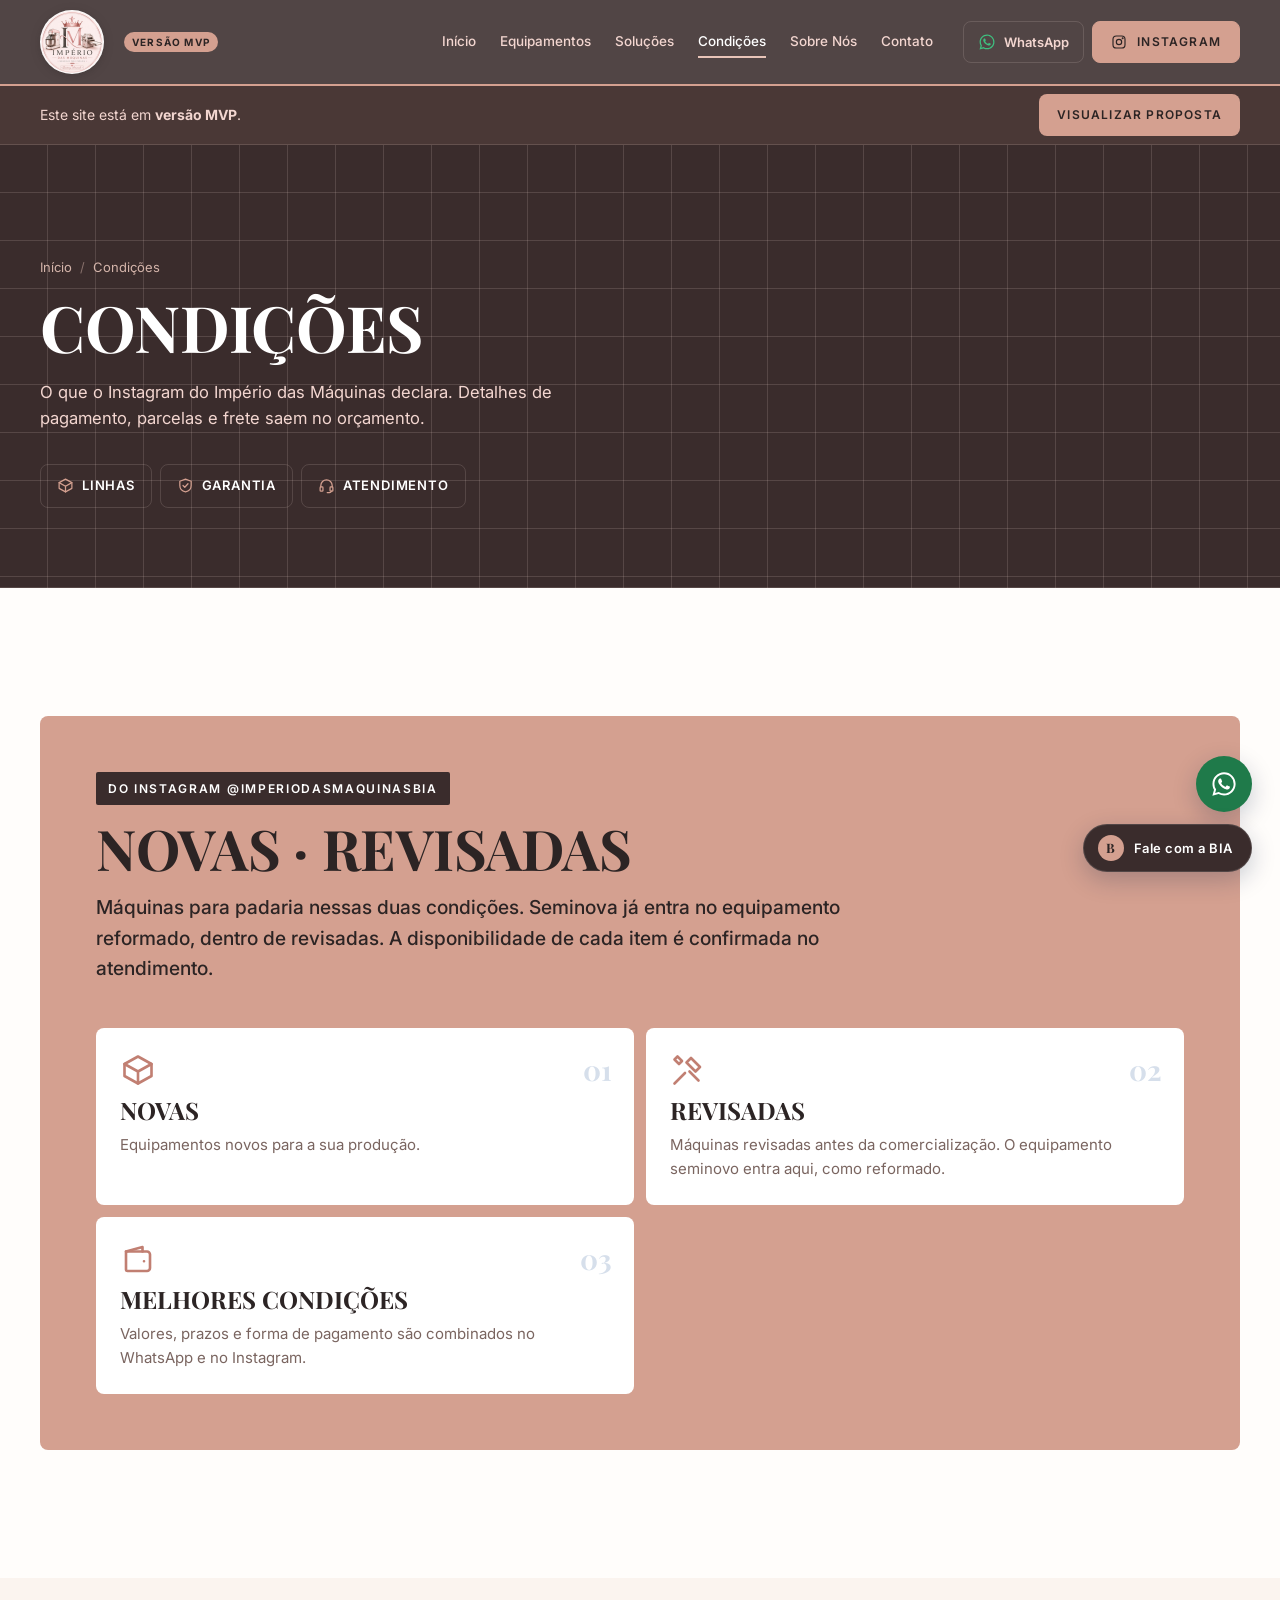
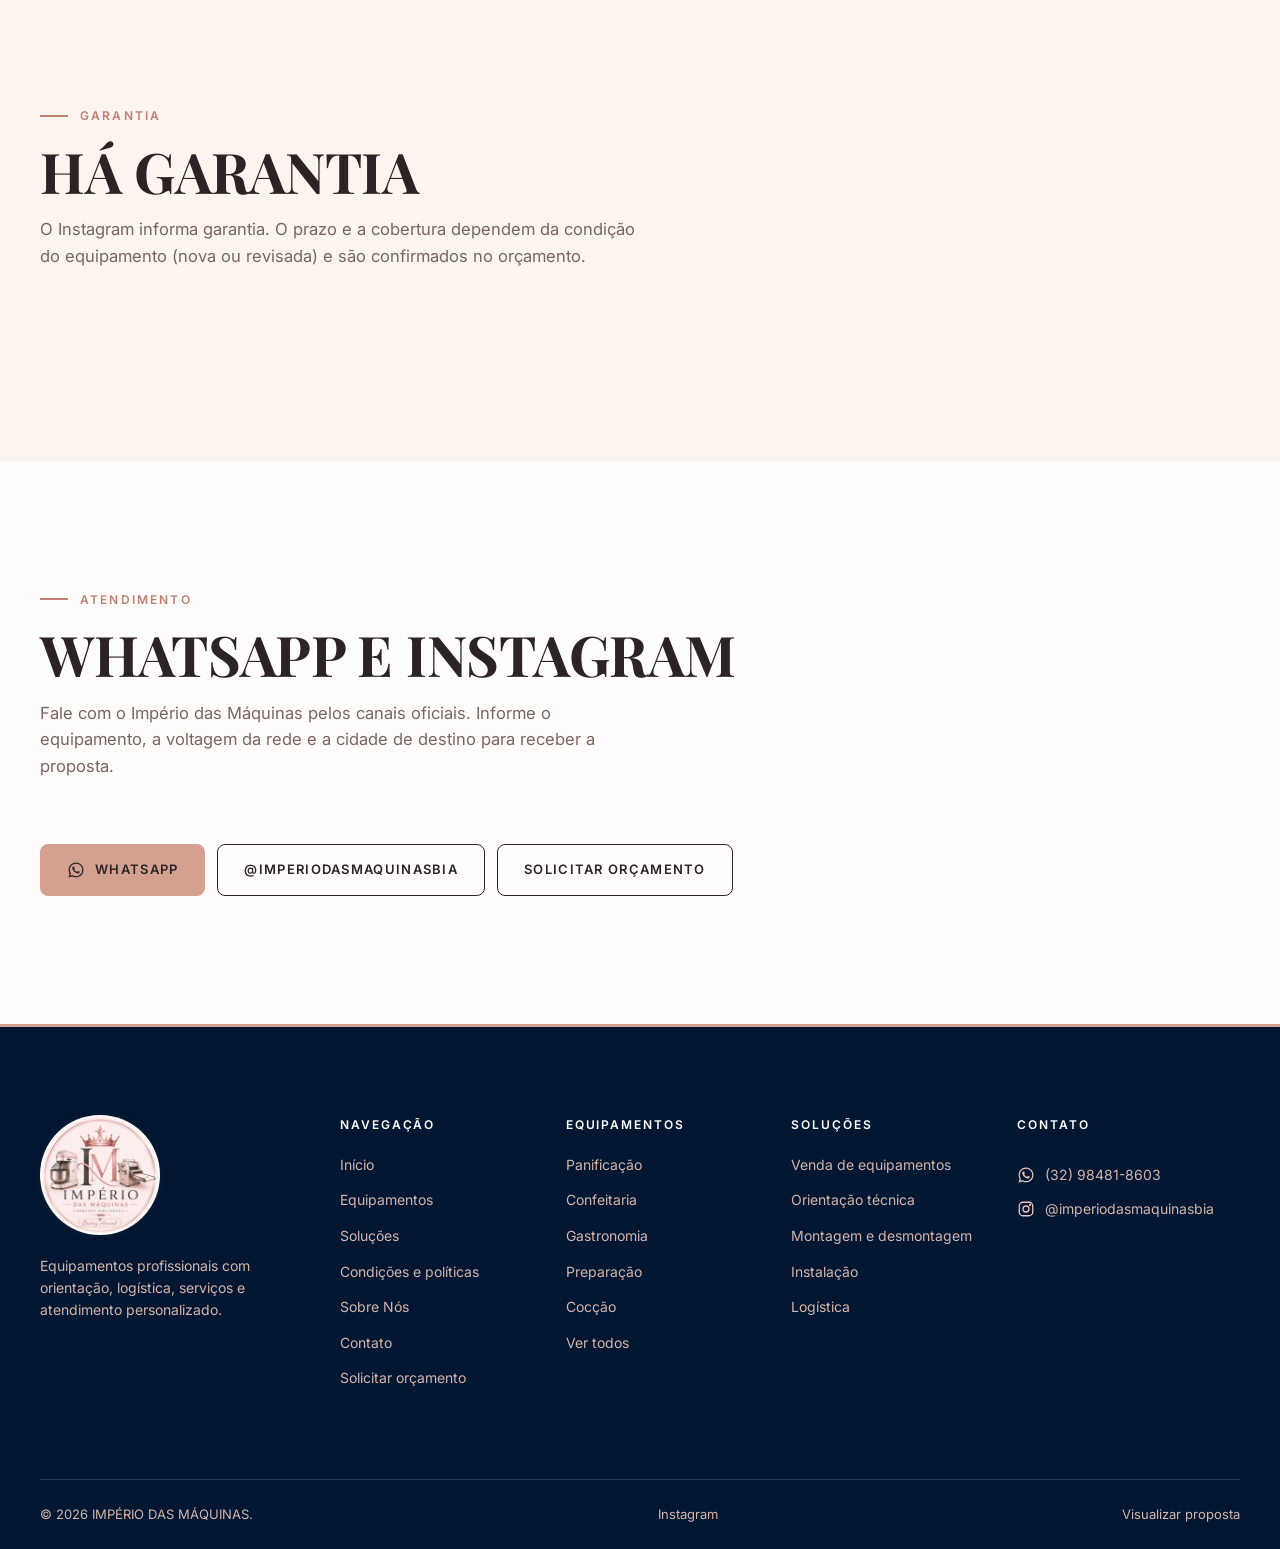
==== commit 13d5e239: "Alinha o site e a proposta à identidade da empresa. Tira o Instagram pessoal, deixa só novas e revis" ====
--- a/pages/condicoes.html
+++ b/pages/condicoes.html
@@ -4,7 +4,7 @@
   <meta charset="utf-8">
   <meta name="viewport" content="width=device-width, initial-scale=1">
   <title>Condições e Políticas | Império das Máquinas</title>
-  <meta name="description" content="Império das Máquinas: novas, seminovas e revisadas, com garantia e as melhores condições no atendimento.">
+  <meta name="description" content="Império das Máquinas: novas e revisadas, com garantia e as melhores condições no atendimento.">
   <meta name="theme-color" content="#c48b7c">
   <link rel="icon" href="../assets/images/logo-imperio.jpg" type="image/jpeg">
   <link rel="apple-touch-icon" href="../assets/images/logo-imperio.jpg">
@@ -79,8 +79,8 @@
         <div class="pay reveal">
           <div class="pay__intro">
             <span class="pay__badge">Do Instagram @imperiodasmaquinasbia</span>
-            <h2 id="pay-title" class="display h2">Novas · Seminovas · Revisadas</h2>
-            <p>Máquinas para padaria nessas três condições. A disponibilidade de cada item é confirmada no atendimento.</p>
+            <h2 id="pay-title" class="display h2">Novas · Revisadas</h2>
+            <p>Máquinas para padaria nessas duas condições. Seminova já entra no equipamento reformado, dentro de revisadas. A disponibilidade de cada item é confirmada no atendimento.</p>
           </div>
           <ol class="pay__steps">
             <li>
@@ -91,18 +91,12 @@
             </li>
             <li>
               <span class="pay__num">02</span>
-              <span data-icon="box"></span>
-              <h3>Seminovas</h3>
-              <p>Máquinas seminovas, com condição informada no orçamento.</p>
+              <span data-icon="tools"></span>
+              <h3>Revisadas</h3>
+              <p>Máquinas revisadas antes da comercialização. O equipamento seminovo entra aqui, como reformado.</p>
             </li>
             <li>
               <span class="pay__num">03</span>
-              <span data-icon="tools"></span>
-              <h3>Revisadas</h3>
-              <p>Máquinas revisadas antes da comercialização.</p>
-            </li>
-            <li>
-              <span class="pay__num">04</span>
               <span data-icon="wallet"></span>
               <h3>Melhores condições</h3>
               <p>Valores, prazos e forma de pagamento são combinados no WhatsApp e no Instagram.</p>
@@ -117,7 +111,7 @@
         <div class="section-head reveal">
           <span class="eyebrow">Garantia</span>
           <h2 id="gar-title" class="display h2">Há garantia</h2>
-          <p class="lead">O Instagram informa garantia. O prazo e a cobertura dependem da condição do equipamento (nova, seminova ou revisada) e são confirmados no orçamento.</p>
+          <p class="lead">O Instagram informa garantia. O prazo e a cobertura dependem da condição do equipamento (nova ou revisada) e são confirmados no orçamento.</p>
         </div>
       </div>
     </section>
--- a/css/header.css
+++ b/css/header.css
@@ -207,3 +207,41 @@
   .brand__tag { font-size: 8.5px; letter-spacing: 0.36em; }
 }
 
+.mvp-badge {
+  flex: none;
+  font-size: 10px;
+  font-weight: 700;
+  letter-spacing: 0.12em;
+  text-transform: uppercase;
+  background: var(--c-yellow);
+  color: var(--c-on-yellow);
+  padding: 5px 8px;
+  line-height: 1;
+  border-radius: 999px;
+}
+.mvp-bar {
+  background: var(--c-graphite);
+  color: var(--c-text-dark);
+  border-bottom: 1px solid var(--c-line-dark);
+}
+.mvp-bar__inner {
+  display: flex;
+  flex-wrap: wrap;
+  align-items: center;
+  justify-content: space-between;
+  gap: 10px 16px;
+  min-height: 52px;
+  padding-block: 8px;
+}
+.mvp-bar p { margin: 0; font-size: 14px; }
+.mvp-bar .btn {
+  background: var(--c-yellow);
+  color: var(--c-on-yellow);
+  border: 0;
+}
+.mvp-bar .btn:hover { background: var(--c-yellow-hover); color: var(--c-on-yellow); }
+
+@media (max-width: 1080px) {
+  .mvp-badge { display: none; }
+}
+
